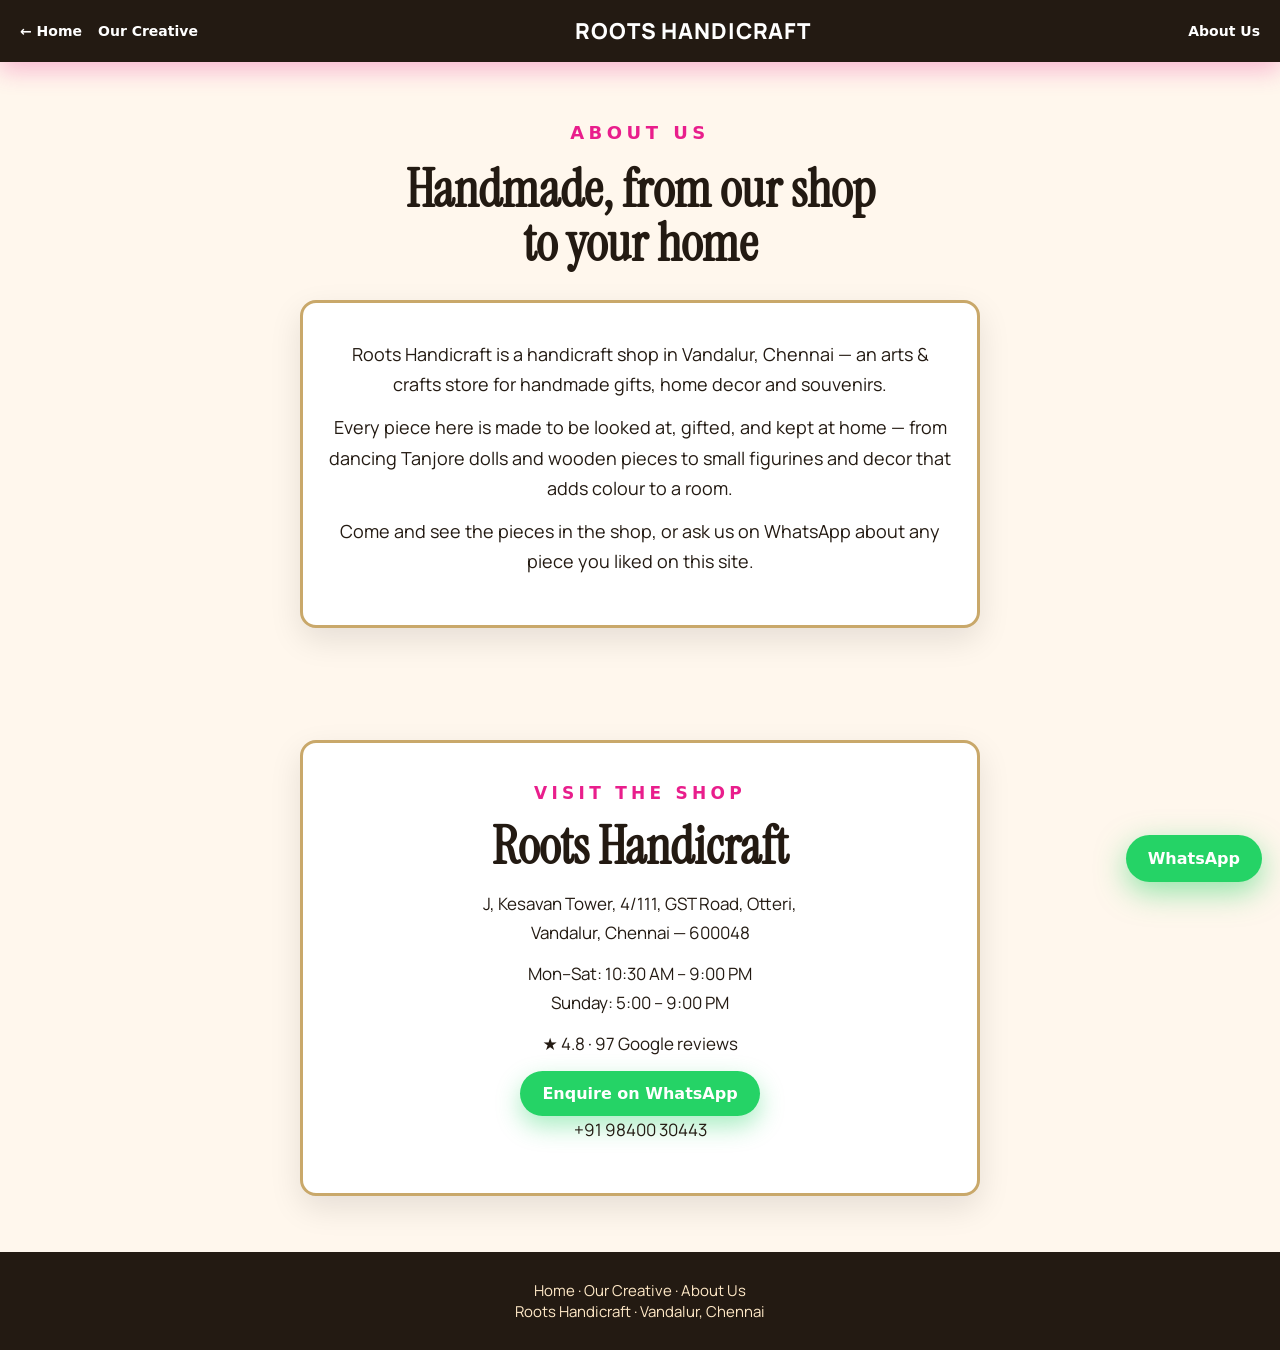
==== about.html @ 3906b10f "Add About Us page, rename Collection to Our Creative, link nav everywhere" ====
<!DOCTYPE html>
<html lang="en">
<head>
<meta charset="UTF-8">
<meta name="viewport" content="width=device-width, initial-scale=1.0">
<title>About Us — Roots Handicraft</title>
<link rel="preconnect" href="https://fonts.googleapis.com">
<link rel="preconnect" href="https://fonts.gstatic.com" crossorigin>
<link href="https://fonts.googleapis.com/css2?family=Instrument+Serif:ital@0;1&family=Manrope:wght@400;600;800&display=swap" rel="stylesheet">
<link rel="stylesheet" href="style.css">
</head>
<body>
  <header class="topbar">
    <span class="topbar-links"><a class="back" href="index.html">← Home</a><a class="back" href="collection.html">Our Creative</a></span>
    <h2>Roots Handicraft</h2>
    <span class="page-label">About Us</span>
  </header>

  <main>
    <section class="section reveal">
      <p class="section-kicker">About Us</p>
      <h2>Handmade, from our shop<br>to your home</h2>
      <div class="frame-box about-box">
        <p>Roots Handicraft is a handicraft shop in Vandalur, Chennai — an arts &amp; crafts store for handmade gifts, home decor and souvenirs.</p>
        <p>Every piece here is made to be looked at, gifted, and kept at home — from dancing Tanjore dolls and wooden pieces to small figurines and decor that adds colour to a room.</p>
        <p>Come and see the pieces in the shop, or ask us on WhatsApp about any piece you liked on this site.</p>
      </div>
    </section>

    <section class="section reveal">
      <div class="frame-box">
        <p class="section-kicker">Visit the shop</p>
        <h2>Roots Handicraft</h2>
        <p>J, Kesavan Tower, 4/111, GST Road, Otteri,<br>Vandalur, Chennai — 600048</p>
        <p>Mon–Sat: 10:30 AM – 9:00 PM<br>Sunday: 5:00 – 9:00 PM</p>
        <p>★ 4.8 · 97 Google reviews</p>
        <a class="wa-btn" href="https://wa.me/919840030443?text=Hi%20Roots%20Handicraft%2C%20I%20want%20to%20enquire." target="_blank" rel="noopener">Enquire on WhatsApp</a>
        <p><a href="tel:+919840030443">+91 98400 30443</a></p>
      </div>
    </section>
  </main>

  <footer class="footer"><a href="index.html">Home</a> · <a href="collection.html">Our Creative</a> · <a href="about.html">About Us</a><br>Roots Handicraft · Vandalur, Chennai</footer>
  <a class="wa-float" href="https://wa.me/919840030443?text=Hi%20Roots%20Handicraft%2C%20I%20want%20to%20enquire." target="_blank" rel="noopener" aria-label="WhatsApp">WhatsApp</a>
  <script src="script.js"></script>
</body>
</html>
---- style.css ----
*{box-sizing:border-box;margin:0;padding:0}
html{scroll-behavior:smooth}
body{font-family:'Manrope',system-ui,sans-serif;background:#fff7ed;color:#231a12;overflow-x:hidden}
a{color:inherit;text-decoration:none}
:root{--orange:#ff6a00;--pink:#e91e8c;--gold:#ffb800;--teal:#0f766e;--dark:#231a12}

/* HERO — energetic */
.home{overflow-x:hidden}
.hero{position:relative;min-height:100vh;overflow:hidden;display:flex;align-items:center;justify-content:center;text-align:center;background:#111}
.bg-video{position:absolute;inset:0;width:100%;height:100%;object-fit:cover;filter:saturate(1.2);opacity:0;transition:opacity 1s ease}.bg-video.loaded{opacity:1}
.bg-shade{position:absolute;inset:0;background:rgba(0,0,0,.45)}
.hero-inner{position:relative;display:flex;flex-direction:column;align-items:center;gap:18px;padding:24px;max-width:900px}
.hero-kicker{color:#ffe08a;font-family:system-ui,sans-serif;font-weight:800;letter-spacing:.28em;font-size:13px;opacity:0;animation:fadein .8s ease .2s forwards}
.shop-name{font-family:'Instrument Serif',Georgia,serif;font-weight:400;font-size:clamp(56px,12vw,124px);line-height:.95;letter-spacing:-.01em}
.shop-name .word{display:inline-block;opacity:0;color:#fff;animation:rise 1.1s cubic-bezier(.2,.8,.2,1) forwards}.shop-name .word.italic{font-style:italic;color:#ffdf6b;animation-delay:.28s}

@keyframes rise{from{opacity:0;transform:translateY(40px) scale(.94)}to{opacity:1;transform:translateY(0) scale(1)}}
.hero-tag{color:#fff;font-size:clamp(18px,3vw,26px);font-style:italic;text-shadow:0 2px 16px rgba(0,0,0,.5);opacity:0;animation:fadein 1s ease .8s forwards}
.hero-btns{display:flex;gap:14px;flex-wrap:wrap;justify-content:center;opacity:0;animation:fadein 1s ease 1s forwards}
.btn{display:inline-block;padding:16px 32px;border-radius:999px;font-family:system-ui,sans-serif;font-weight:800;font-size:17px;letter-spacing:.02em;transition:transform .2s,box-shadow .2s}
.btn:hover{transform:translateY(-3px) scale(1.03)}
.btn.primary{border:2px solid #fff;color:#fff}
.btn.primary:hover{background:#fff;color:#222}
.hero-inner .btn{opacity:0;animation:fadein 1s ease 1.1s forwards}
.hero-line{display:block;width:0;height:3px;background:#ffdf6b;border-radius:99px;animation:growline 1s ease .7s forwards}
@keyframes growline{to{width:64px}}
.hero-small{color:#fff9c4;font-family:system-ui,sans-serif;font-size:15px;letter-spacing:.18em;text-transform:uppercase;opacity:0;animation:fadein 1s ease .8s forwards;text-shadow:0 2px 12px rgba(0,0,0,.6)}
.btn.ghost{border:2px solid #fff;color:#fff}
.btn.dark{background:var(--dark);color:#fff;box-shadow:0 12px 30px rgba(0,0,0,.25)}
@keyframes fadein{to{opacity:1}}
.scroll-cue{color:#fff;font-family:system-ui,sans-serif;font-weight:700;margin-top:8px;animation:bounce 1.8s ease-in-out infinite}
@keyframes bounce{0%,100%{transform:translateY(0)}50%{transform:translateY(10px)}}

/* MARQUEE */
.marquee{background:var(--dark);color:var(--gold);overflow:hidden;padding:14px 0;font-family:system-ui,sans-serif;font-weight:900;letter-spacing:.08em;white-space:nowrap;transform:rotate(-1deg) scale(1.02);margin:-14px 0}
.marquee-track{display:inline-flex;animation:marquee 22s linear infinite}
@keyframes marquee{to{transform:translateX(-50%)}}

/* SECTIONS */
.section{max-width:1150px;margin:0 auto;padding:56px 20px;text-align:center}
.section-kicker{font-family:system-ui,sans-serif;font-weight:900;letter-spacing:.25em;text-transform:uppercase;color:var(--pink);font-size:13px;margin-bottom:10px}
.section h2{font-family:'Instrument Serif',Georgia,serif;font-size:clamp(30px,5vw,52px);font-weight:900;line-height:1.05;margin-bottom:28px}
.section p{line-height:1.7;margin-bottom:14px;font-size:18px}
.chips{display:flex;gap:12px;flex-wrap:wrap;justify-content:center;margin-bottom:32px}
.chips span{background:#fff;border:2px solid #ffd166;padding:10px 18px;border-radius:999px;font-family:system-ui,sans-serif;font-weight:700;box-shadow:0 6px 0 #ffd166}
.chips span:nth-child(2){border-color:#ff9ecb;box-shadow:0 6px 0 #ff9ecb}
.chips span:nth-child(3){border-color:#7dd3c8;box-shadow:0 6px 0 #7dd3c8}
.chips span:nth-child(4){border-color:#ffb800;box-shadow:0 6px 0 #ffb800}
.stats{display:grid;grid-template-columns:repeat(3,1fr);gap:16px}
.stats div{background:#fff;border-radius:20px;padding:24px;box-shadow:0 10px 30px rgba(0,0,0,.08)}
.stats strong{display:block;font-size:36px;color:var(--orange)}
.stats span{font-family:system-ui,sans-serif;font-size:14px;color:#666}
.visit{background:#0f766e;color:#fff;border-radius:24px;max-width:1110px;margin:0 auto 48px;padding:56px 20px}
.visit .section-kicker{color:#ffe08a}
.footer{text-align:center;padding:28px 20px;font-size:15px;color:#666;background:#231a12;color:#ffe9c7}

/* COLLECTION */
.topbar{position:sticky;top:0;z-index:10;background:#231a12;color:#fff;display:flex;align-items:center;justify-content:space-between;gap:12px;padding:16px 20px;box-shadow:0 8px 24px rgba(233,30,140,.3)}
.topbar h2{font-weight:900;font-size:22px;letter-spacing:.04em;text-transform:uppercase}
.back,.page-label{font-family:system-ui,sans-serif;font-size:14px;font-weight:700}
.grid{max-width:1150px;margin:0 auto;padding:28px 20px;display:grid;grid-template-columns:repeat(auto-fill,minmax(240px,1fr));gap:22px}
.preview-grid{padding:0 0 32px}
.card{background:#fff;border-radius:20px;overflow:hidden;box-shadow:0 10px 30px rgba(0,0,0,.12);cursor:pointer;transition:transform .25s,box-shadow .25s}
.card{position:relative}.card:hover{transform:translateY(-10px) scale(1.04);box-shadow:0 24px 44px rgba(0,0,0,.28);z-index:5}
.card img{width:100%;height:270px;object-fit:cover;display:block;transition:transform .45s ease}
.card:hover img{transform:scale(1.20)}
.card figcaption,.card span{display:block;padding:15px;text-align:center;font-size:18px;font-weight:700}
.pop{animation:popin .6s cubic-bezier(.2,.9,.3,1.4) both}
.pop:nth-child(2){animation-delay:.1s}.pop:nth-child(3){animation-delay:.2s}.pop:nth-child(4){animation-delay:.3s}
@keyframes popin{from{opacity:0;transform:translateY(30px) scale(.92)}to{opacity:1;transform:translateY(0) scale(1)}}

/* WHATSAPP */
.wa-float{position:fixed;right:18px;bottom:18px;z-index:40;background:#25d366;color:#fff;font-family:system-ui,sans-serif;font-weight:800;padding:14px 22px;border-radius:999px;box-shadow:0 10px 30px rgba(37,211,102,.5);animation:pulse 2s infinite}
@keyframes pulse{0%{box-shadow:0 0 0 0 rgba(37,211,102,.5)}70%{box-shadow:0 0 0 16px rgba(37,211,102,0)}100%{box-shadow:0 0 0 0 rgba(37,211,102,0)}}

/* POPUP */
.popup{position:fixed;inset:0;z-index:50;overflow-y:auto}
.popup[hidden]{display:none}
.popup-backdrop{position:fixed;inset:0;background:rgba(20,5,15,.8)}
.popup-frame{position:relative;max-width:min(920px,92vw);max-height:92vh;margin:4vh auto;background:#fff;padding:18px;border:10px solid #fff;outline:4px solid var(--pink);box-shadow:0 30px 80px rgba(0,0,0,.5);border-radius:16px;animation:popin .35s ease;overflow-y:auto}
.popup-frame img{width:100%;max-height:68vh;object-fit:contain;background:#111;display:block;border-radius:8px}
.popup-close{position:absolute;top:-18px;right:-18px;width:42px;height:42px;border-radius:50%;border:0;background:var(--pink);color:#fff;font-size:26px;cursor:pointer}
.popup-nav{position:absolute;top:42%;width:46px;height:46px;border-radius:50%;border:0;background:#fff;box-shadow:0 4px 16px rgba(0,0,0,.3);font-size:28px;cursor:pointer}
.popup-nav.prev{left:-8px}.popup-nav.next{right:-8px}
.popup-bar{display:flex;align-items:center;justify-content:space-between;gap:12px;padding:16px 4px 2px;flex-wrap:wrap}
.popup-bar span{font-size:21px;font-weight:800}
.wa-btn{background:#25d366;color:#fff;font-family:system-ui,sans-serif;font-weight:800;padding:13px 22px;border-radius:999px;display:inline-block;box-shadow:0 10px 24px rgba(37,211,102,.4)}
@media(max-width:600px){.popup-nav.prev{left:4px}.popup-nav.next{right:4px}.card img{height:220px}.section{padding:44px 16px}.stats{grid-template-columns:1fr}.marquee{font-size:14px}}

/* CREATIVE SCROLL + POP */
.reveal{opacity:0;transform:translateY(36px) scale(.96);transition:opacity .7s ease,transform .7s cubic-bezier(.2,.9,.3,1.3)}
.reveal.visible{opacity:1;transform:translateY(0) scale(1)}
.card.reveal{transition:opacity .6s ease,transform .6s cubic-bezier(.2,.9,.3,1.3),box-shadow .25s}
.card.reveal:nth-child(2){transition-delay:.08s}.card.reveal:nth-child(3){transition-delay:.16s}.card.reveal:nth-child(4){transition-delay:.24s}.card.reveal:nth-child(5){transition-delay:.1s}.card.reveal:nth-child(6){transition-delay:.18s}.card.reveal:nth-child(7){transition-delay:.26s}.card.reveal:nth-child(8){transition-delay:.12s}.card.reveal:nth-child(9){transition-delay:.2s}.card.reveal:nth-child(10){transition-delay:.28s}
.swipe-hint{font-family:system-ui,sans-serif;font-weight:800;color:var(--pink);letter-spacing:.1em}
.hstrip{display:flex;gap:18px;overflow-x:auto;scroll-snap-type:x mandatory;padding:10px 4px 22px;-webkit-overflow-scrolling:touch}
.hstrip::-webkit-scrollbar{height:10px}.hstrip::-webkit-scrollbar-thumb{background:#e91e8c;border-radius:999px}
.hcard{flex:0 0 240px;scroll-snap-align:start;background:#fff;border-radius:20px;overflow:hidden;box-shadow:0 10px 30px rgba(0,0,0,.12);transition:transform .25s}
.hcard:hover{transform:translateY(-10px) scale(1.06);box-shadow:0 24px 44px rgba(0,0,0,.28);z-index:5}
.hcard img{width:100%;height:200px;object-fit:cover;display:block;transition:transform .45s ease}.hcard:hover img{transform:scale(1.20)}
.hcard span{display:block;padding:13px;text-align:center;font-weight:700}

/* MOBILE FRIENDLY */
html,body{overflow-x:hidden}
img,video{max-width:100%}
a,button{-webkit-tap-highlight-color:transparent}
.hero{min-height:100svh;min-height:100dvh}
@media(max-width:640px){
  .hero{min-height:100svh;padding:16px}
  .hero-inner{padding:12px;gap:14px}
  .shop-name{font-size:clamp(38px,13vw,52px);line-height:1;letter-spacing:.01em}
  .shop-name span{word-break:keep-all}
  .hero-small{font-size:12px;letter-spacing:.12em;line-height:1.5}
  .btn{padding:14px 28px;font-size:16px}
  .scroll-cue{font-size:22px}
  .section{padding:40px 14px}
  .section h2{font-size:28px}
  .section p{font-size:16px}
  .grid{grid-template-columns:repeat(2,1fr);gap:12px;padding:16px 12px}
  .card{border-radius:14px}
  .card img{height:160px}
  .card figcaption,.card span{padding:10px 6px;font-size:14px}
  .hstrip{gap:12px;padding:8px 2px 18px}
  .hcard{flex:0 0 200px;border-radius:14px}
  .hcard img{height:150px}
  .hcard span{font-size:14px;padding:10px 6px}
  .chips span{font-size:14px;padding:8px 14px}
  .stats{grid-template-columns:repeat(3,1fr);gap:8px}
  .stats div{padding:14px 6px;border-radius:14px}
  .stats strong{font-size:24px}
  .stats span{font-size:12px}
  .visit{margin:0 12px 36px;padding:40px 16px;border-radius:20px}
  .topbar{flex-wrap:wrap;padding:12px 14px;gap:8px}
  .topbar h2{font-size:17px}
  .back,.page-label{font-size:13px}
  .popup-frame{max-width:94vw;margin:3vh auto;padding:10px;border-width:6px;outline-width:3px;border-radius:12px}
  .popup-frame img{max-height:58vh}
  .popup-close{top:6px;right:6px;width:36px;height:36px;font-size:24px}
  .popup-nav{width:38px;height:38px;font-size:24px}
  .popup-bar span{font-size:17px}
  .wa-btn{padding:11px 16px;font-size:14px}
  .wa-float{right:12px;bottom:12px;padding:11px 16px;font-size:14px}
  .footer{padding:24px 14px;font-size:13px}
}
@media(max-width:360px){
  .shop-name{font-size:36px}
  .grid{grid-template-columns:1fr 1fr}
  .card img{height:140px}
  .topbar h2{font-size:15px}
}

/* CREATIVE COLLECTION — BENTO (Instagram / tutorial trend: mixed-size tiles, overlay labels) */
.bento{display:grid;grid-template-columns:repeat(3,1fr);grid-auto-rows:175px;gap:14px;text-align:left}
.bento-card{position:relative;border-radius:20px;overflow:hidden;box-shadow:0 10px 30px rgba(0,0,0,.12);transition:transform .35s ease,box-shadow .35s ease}
.bento-card:hover{transform:translateY(-6px) scale(1.02);box-shadow:0 24px 44px rgba(0,0,0,.28);z-index:5}
.bento-card img{width:100%;height:100%;object-fit:cover;display:block;transition:transform .5s ease}
.bento-card:hover img{transform:scale(1.15)}
.bento-card.large{grid-column:span 2;grid-row:span 2}
.bento-card.wide{grid-column:span 2}
.bento-card.text-tile{background:#ffdf6b;color:#231a12;display:flex;flex-direction:column;justify-content:center;gap:8px;padding:22px}
.bento-card.text-tile b{font-family:'Instrument Serif',Georgia,serif;font-size:28px;line-height:1.05;font-weight:400}
.bento-card.text-tile span{font-size:14px;line-height:1.5}
.bento-card.text-tile i{font-size:28px;font-style:normal}
.bento-label{position:absolute;left:0;right:0;bottom:0;padding:28px 16px 14px;background:rgba(0,0,0,.55);color:#fff;display:flex;flex-direction:column;gap:2px;transform:translateY(8px);transition:transform .35s ease}
.bento-card:hover .bento-label{transform:translateY(0)}
.bento-label b{font-size:18px}
.bento-label i{font-size:13px;opacity:.85;font-style:normal}
.section h2 em{font-style:italic;color:#0f766e}
@media(max-width:640px){
  .bento{grid-template-columns:repeat(2,1fr);grid-auto-rows:150px;gap:10px}
  .bento-card.large{grid-column:span 2;grid-row:span 1}
  .bento-card.wide{grid-column:span 2}
  .bento-card.text-tile{grid-column:span 2;padding:18px}
  .bento-card.text-tile b{font-size:24px}
  .shop-name{font-size:clamp(48px,15vw,64px)}
}

/* SIMPLE STRUCTURED FRAMES — below the hero */
.frame-grid{grid-template-columns:repeat(3,1fr)}
.fcard{background:#fff;padding:12px;border:3px solid #c9a86a;border-radius:10px;box-shadow:0 8px 24px rgba(0,0,0,.10);transition:transform .3s ease,box-shadow .3s ease;overflow:hidden}
.fcard:hover{transform:translateY(-5px);box-shadow:0 18px 36px rgba(0,0,0,.20)}
.fcard img{width:100%;height:240px;object-fit:cover;display:block;border-radius:4px;transition:transform .45s ease}
.fcard:hover img{transform:scale(1.12)}
.fcard span{display:block;padding:14px 4px 4px;text-align:center;font-weight:700;font-size:17px}
.frame-note{text-align:center;font-size:15px;color:#666;margin-top:8px}
.frame-box{background:#fff;border:3px solid #c9a86a;border-radius:16px;box-shadow:0 12px 32px rgba(0,0,0,.10);max-width:680px;margin:0 auto;padding:36px 24px;text-align:center}
.frame-box h2{margin-bottom:16px}
.frame-box p{line-height:1.7;margin-bottom:12px;font-size:17px}
@media(max-width:640px){
  .frame-grid{grid-template-columns:repeat(2,1fr)}
  .fcard{padding:8px}
  .fcard img{height:160px}
  .fcard span{padding:10px 4px 2px;font-size:14px}
  .frame-box{padding:28px 16px}
}

/* SITE NAV + ABOUT */
.site-nav{position:absolute;top:0;left:0;right:0;z-index:5;display:flex;justify-content:center;gap:28px;padding:20px;font-family:'Manrope',system-ui,sans-serif;font-weight:800;font-size:15px}
.site-nav a{color:#fff;text-shadow:0 2px 12px rgba(0,0,0,.6)}
.site-nav a:hover{color:#ffdf6b}
.topbar-links{display:flex;gap:16px;align-items:center}
.about-box p{font-size:18px}
.footer a:hover{color:#ffdf6b}
@media(max-width:640px){
  .site-nav{gap:18px;padding:14px;font-size:13px}
  .topbar-links{gap:10px}
}
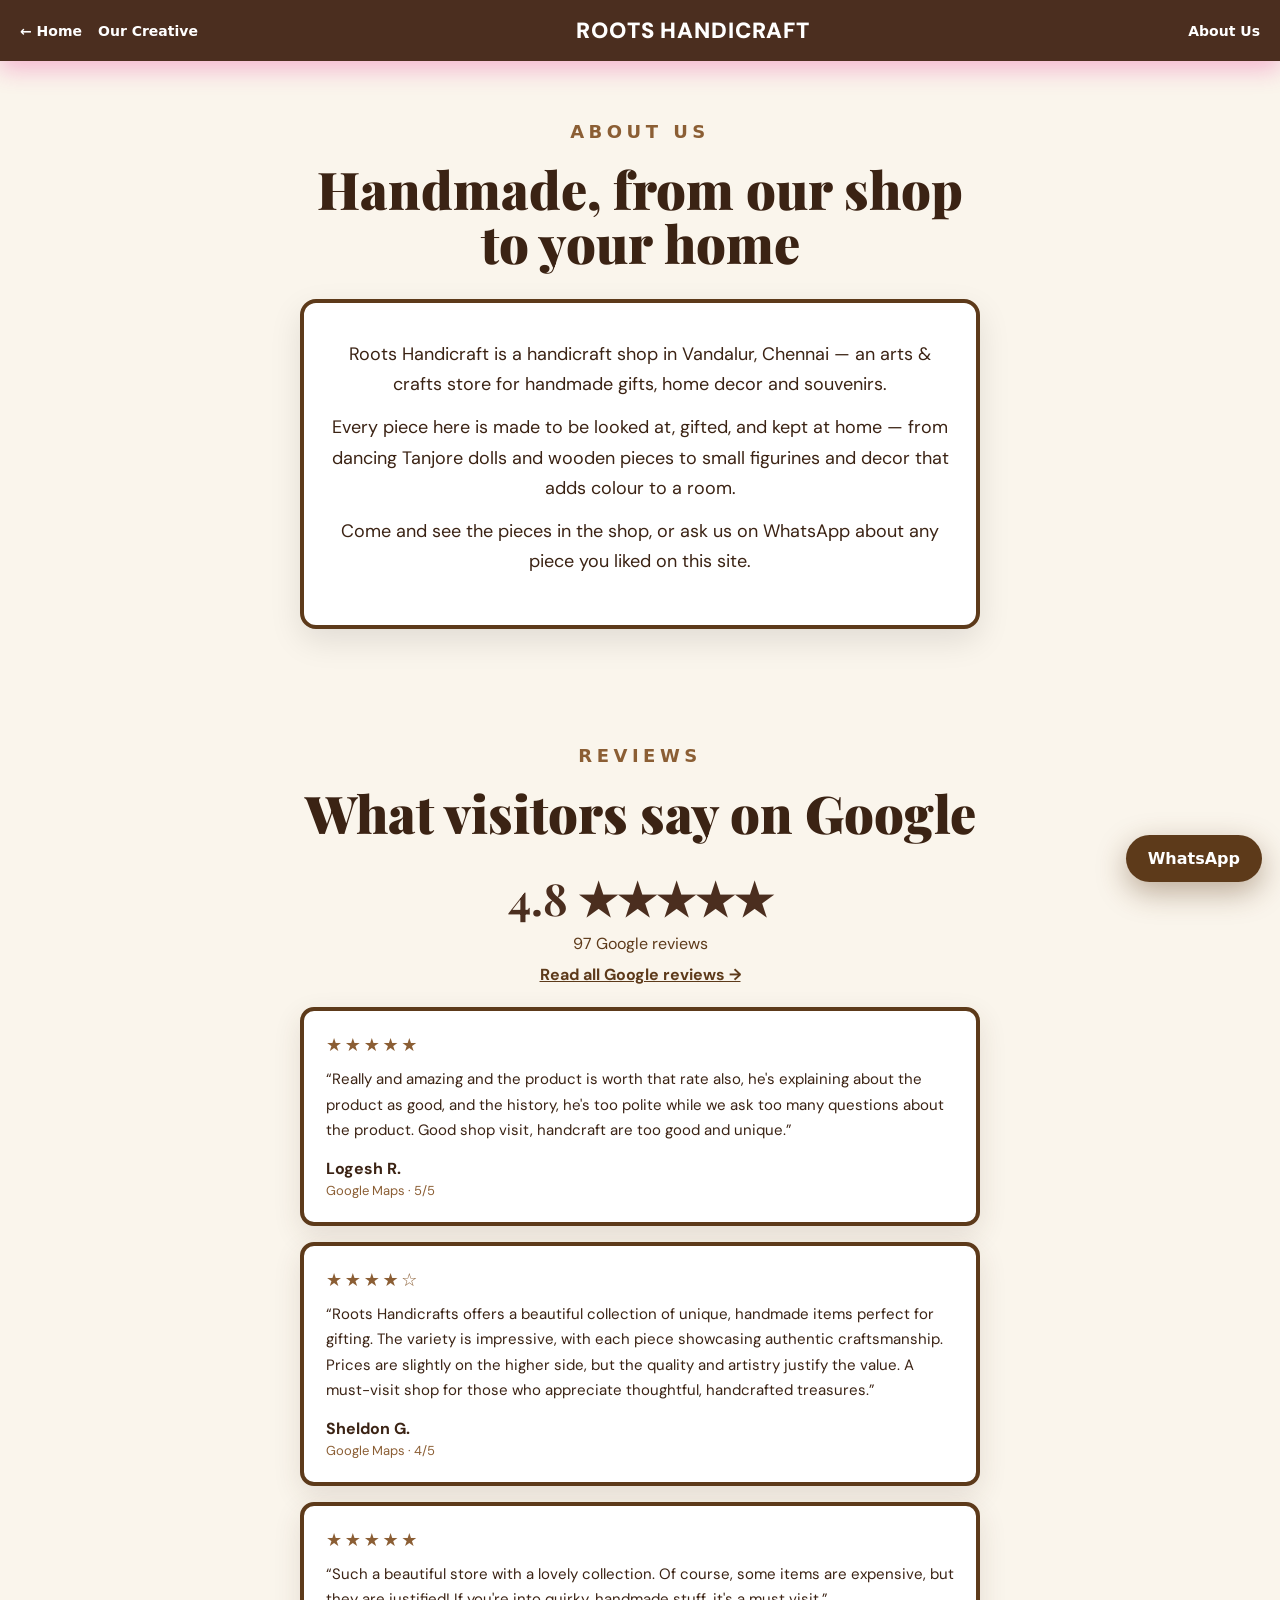
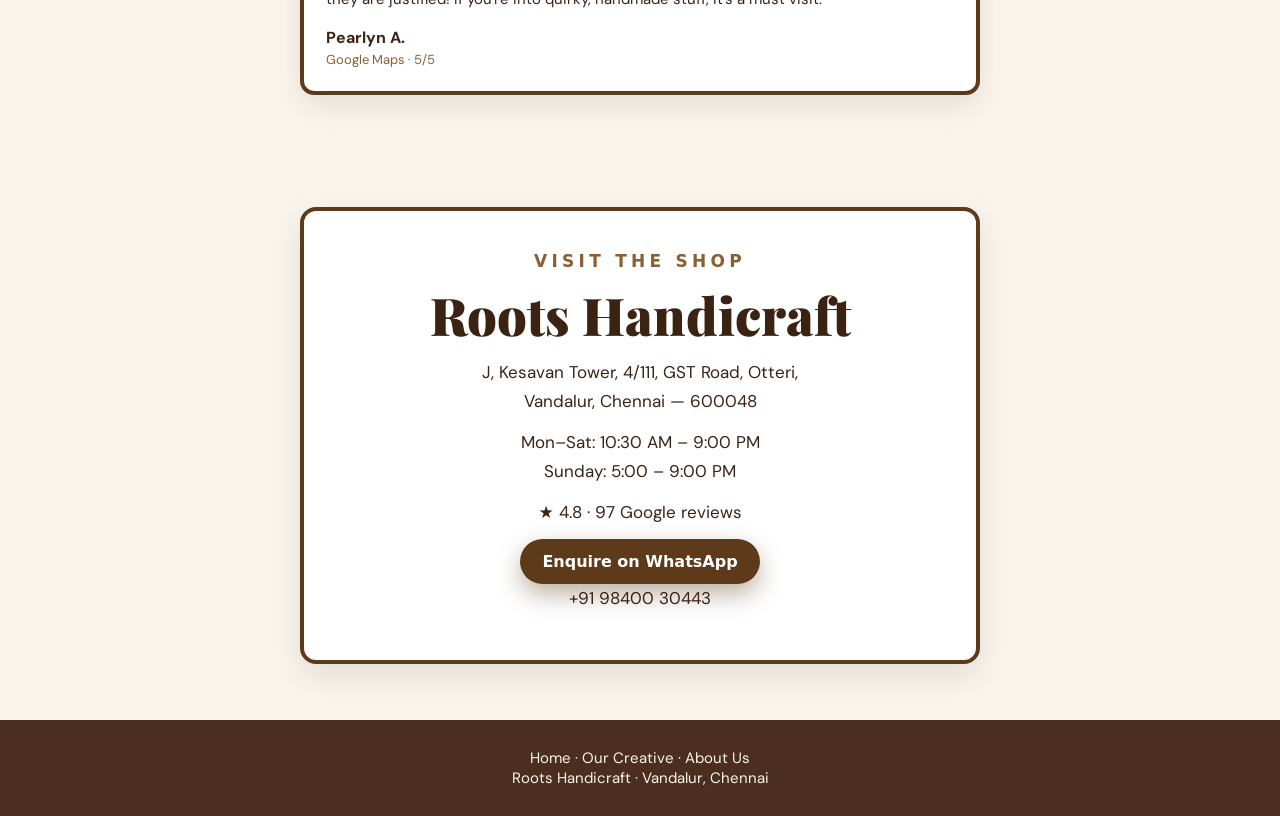
==== commit 345e103e: "Brown white palette, Playfair font, Google reviews in one column" ====
--- a/about.html
+++ b/about.html
@@ -6,7 +6,7 @@
 <title>About Us — Roots Handicraft</title>
 <link rel="preconnect" href="https://fonts.googleapis.com">
 <link rel="preconnect" href="https://fonts.gstatic.com" crossorigin>
-<link href="https://fonts.googleapis.com/css2?family=Instrument+Serif:ital@0;1&family=Manrope:wght@400;600;800&display=swap" rel="stylesheet">
+<link href="https://fonts.googleapis.com/css2?family=Playfair+Display:ital,wght@0,700;0,900;1,700&family=DM+Sans:wght@400;500;700&display=swap" rel="stylesheet">
 <link rel="stylesheet" href="style.css">
 </head>
 <body>
@@ -24,6 +24,33 @@
         <p>Roots Handicraft is a handicraft shop in Vandalur, Chennai — an arts &amp; crafts store for handmade gifts, home decor and souvenirs.</p>
         <p>Every piece here is made to be looked at, gifted, and kept at home — from dancing Tanjore dolls and wooden pieces to small figurines and decor that adds colour to a room.</p>
         <p>Come and see the pieces in the shop, or ask us on WhatsApp about any piece you liked on this site.</p>
+      </div>
+    </section>
+
+    <section class="section reveal" id="reviews">
+      <p class="section-kicker">Reviews</p>
+      <h2>What visitors say on Google</h2>
+      <div class="review-big">
+        <strong>4.8 ★★★★★</strong>
+        <span>97 Google reviews</span>
+        <a href="https://share.google/rvWUpqzpGRlEYZK9E" target="_blank" rel="noopener">Read all Google reviews →</a>
+      </div>
+      <div class="review-grid">
+        <article class="review-card">
+          <div class="review-stars">★★★★★</div>
+          <p>“Really and amazing and the product is worth that rate also, he's explaining about the product as good, and the history, he's too polite while we ask too many questions about the product. Good shop visit, handcraft are too good and unique.”</p>
+          <b>Logesh R.</b><span>Google Maps · 5/5</span>
+        </article>
+        <article class="review-card">
+          <div class="review-stars">★★★★☆</div>
+          <p>“Roots Handicrafts offers a beautiful collection of unique, handmade items perfect for gifting. The variety is impressive, with each piece showcasing authentic craftsmanship. Prices are slightly on the higher side, but the quality and artistry justify the value. A must-visit shop for those who appreciate thoughtful, handcrafted treasures.”</p>
+          <b>Sheldon G.</b><span>Google Maps · 4/5</span>
+        </article>
+        <article class="review-card">
+          <div class="review-stars">★★★★★</div>
+          <p>“Such a beautiful store with a lovely collection. Of course, some items are expensive, but they are justified! If you're into quirky, handmade stuff, it's a must visit.”</p>
+          <b>Pearlyn A.</b><span>Google Maps · 5/5</span>
+        </article>
       </div>
     </section>
 
--- a/style.css
+++ b/style.css
@@ -1,8 +1,8 @@
 *{box-sizing:border-box;margin:0;padding:0}
 html{scroll-behavior:smooth}
-body{font-family:'Manrope',system-ui,sans-serif;background:#fff7ed;color:#231a12;overflow-x:hidden}
+body{font-family:'DM Sans',system-ui,sans-serif;background:#faf5ec;color:#3b2314;overflow-x:hidden}
 a{color:inherit;text-decoration:none}
-:root{--orange:#ff6a00;--pink:#e91e8c;--gold:#ffb800;--teal:#0f766e;--dark:#231a12}
+:root{--orange:#8b5e34;--pink:#8b5e34;--gold:#c9a86a;--teal:#5d3a1a;--dark:#4b2e1f}
 
 /* HERO — energetic */
 .home{overflow-x:hidden}
@@ -11,8 +11,8 @@
 .bg-shade{position:absolute;inset:0;background:rgba(0,0,0,.45)}
 .hero-inner{position:relative;display:flex;flex-direction:column;align-items:center;gap:18px;padding:24px;max-width:900px}
 .hero-kicker{color:#ffe08a;font-family:system-ui,sans-serif;font-weight:800;letter-spacing:.28em;font-size:13px;opacity:0;animation:fadein .8s ease .2s forwards}
-.shop-name{font-family:'Instrument Serif',Georgia,serif;font-weight:400;font-size:clamp(56px,12vw,124px);line-height:.95;letter-spacing:-.01em}
-.shop-name .word{display:inline-block;opacity:0;color:#fff;animation:rise 1.1s cubic-bezier(.2,.8,.2,1) forwards}.shop-name .word.italic{font-style:italic;color:#ffdf6b;animation-delay:.28s}
+.shop-name{font-family:'Playfair Display',Georgia,serif;font-weight:400;font-size:clamp(56px,12vw,124px);line-height:.95;letter-spacing:-.01em}
+.shop-name .word{display:inline-block;opacity:0;color:#fff;animation:rise 1.1s cubic-bezier(.2,.8,.2,1) forwards}.shop-name .word.italic{font-style:italic;color:#e8c98a;animation-delay:.28s}
 
 @keyframes rise{from{opacity:0;transform:translateY(40px) scale(.94)}to{opacity:1;transform:translateY(0) scale(1)}}
 .hero-tag{color:#fff;font-size:clamp(18px,3vw,26px);font-style:italic;text-shadow:0 2px 16px rgba(0,0,0,.5);opacity:0;animation:fadein 1s ease .8s forwards}
@@ -22,9 +22,9 @@
 .btn.primary{border:2px solid #fff;color:#fff}
 .btn.primary:hover{background:#fff;color:#222}
 .hero-inner .btn{opacity:0;animation:fadein 1s ease 1.1s forwards}
-.hero-line{display:block;width:0;height:3px;background:#ffdf6b;border-radius:99px;animation:growline 1s ease .7s forwards}
+.hero-line{display:block;width:0;height:3px;background:#e8c98a;border-radius:99px;animation:growline 1s ease .7s forwards}
 @keyframes growline{to{width:64px}}
-.hero-small{color:#fff9c4;font-family:system-ui,sans-serif;font-size:15px;letter-spacing:.18em;text-transform:uppercase;opacity:0;animation:fadein 1s ease .8s forwards;text-shadow:0 2px 12px rgba(0,0,0,.6)}
+.hero-small{color:#f5e6c8;font-family:system-ui,sans-serif;font-size:15px;letter-spacing:.18em;text-transform:uppercase;opacity:0;animation:fadein 1s ease .8s forwards;text-shadow:0 2px 12px rgba(0,0,0,.6)}
 .btn.ghost{border:2px solid #fff;color:#fff}
 .btn.dark{background:var(--dark);color:#fff;box-shadow:0 12px 30px rgba(0,0,0,.25)}
 @keyframes fadein{to{opacity:1}}
@@ -38,24 +38,24 @@
 
 /* SECTIONS */
 .section{max-width:1150px;margin:0 auto;padding:56px 20px;text-align:center}
-.section-kicker{font-family:system-ui,sans-serif;font-weight:900;letter-spacing:.25em;text-transform:uppercase;color:var(--pink);font-size:13px;margin-bottom:10px}
-.section h2{font-family:'Instrument Serif',Georgia,serif;font-size:clamp(30px,5vw,52px);font-weight:900;line-height:1.05;margin-bottom:28px}
+.section-kicker{font-family:system-ui,sans-serif;font-weight:900;letter-spacing:.25em;text-transform:uppercase;color:#8b5e34;font-size:13px;margin-bottom:10px}
+.section h2{font-family:'Playfair Display',Georgia,serif;font-size:clamp(30px,5vw,52px);font-weight:900;line-height:1.05;margin-bottom:28px}
 .section p{line-height:1.7;margin-bottom:14px;font-size:18px}
 .chips{display:flex;gap:12px;flex-wrap:wrap;justify-content:center;margin-bottom:32px}
 .chips span{background:#fff;border:2px solid #ffd166;padding:10px 18px;border-radius:999px;font-family:system-ui,sans-serif;font-weight:700;box-shadow:0 6px 0 #ffd166}
 .chips span:nth-child(2){border-color:#ff9ecb;box-shadow:0 6px 0 #ff9ecb}
 .chips span:nth-child(3){border-color:#7dd3c8;box-shadow:0 6px 0 #7dd3c8}
-.chips span:nth-child(4){border-color:#ffb800;box-shadow:0 6px 0 #ffb800}
+.chips span:nth-child(4){border-color:#c9a86a;box-shadow:0 6px 0 #c9a86a}
 .stats{display:grid;grid-template-columns:repeat(3,1fr);gap:16px}
 .stats div{background:#fff;border-radius:20px;padding:24px;box-shadow:0 10px 30px rgba(0,0,0,.08)}
 .stats strong{display:block;font-size:36px;color:var(--orange)}
 .stats span{font-family:system-ui,sans-serif;font-size:14px;color:#666}
-.visit{background:#0f766e;color:#fff;border-radius:24px;max-width:1110px;margin:0 auto 48px;padding:56px 20px}
+.visit{background:#4b2e1f;color:#fff;border-radius:24px;max-width:1110px;margin:0 auto 48px;padding:56px 20px}
 .visit .section-kicker{color:#ffe08a}
-.footer{text-align:center;padding:28px 20px;font-size:15px;color:#666;background:#231a12;color:#ffe9c7}
+.footer{text-align:center;padding:28px 20px;font-size:15px;color:#666;background:#4b2e1f;color:#faf5ec}
 
 /* COLLECTION */
-.topbar{position:sticky;top:0;z-index:10;background:#231a12;color:#fff;display:flex;align-items:center;justify-content:space-between;gap:12px;padding:16px 20px;box-shadow:0 8px 24px rgba(233,30,140,.3)}
+.topbar{position:sticky;top:0;z-index:10;background:#4b2e1f;color:#fff;display:flex;align-items:center;justify-content:space-between;gap:12px;padding:16px 20px;box-shadow:0 8px 24px rgba(233,30,140,.3)}
 .topbar h2{font-weight:900;font-size:22px;letter-spacing:.04em;text-transform:uppercase}
 .back,.page-label{font-family:system-ui,sans-serif;font-size:14px;font-weight:700}
 .grid{max-width:1150px;margin:0 auto;padding:28px 20px;display:grid;grid-template-columns:repeat(auto-fill,minmax(240px,1fr));gap:22px}
@@ -70,21 +70,21 @@
 @keyframes popin{from{opacity:0;transform:translateY(30px) scale(.92)}to{opacity:1;transform:translateY(0) scale(1)}}
 
 /* WHATSAPP */
-.wa-float{position:fixed;right:18px;bottom:18px;z-index:40;background:#25d366;color:#fff;font-family:system-ui,sans-serif;font-weight:800;padding:14px 22px;border-radius:999px;box-shadow:0 10px 30px rgba(37,211,102,.5);animation:pulse 2s infinite}
-@keyframes pulse{0%{box-shadow:0 0 0 0 rgba(37,211,102,.5)}70%{box-shadow:0 0 0 16px rgba(37,211,102,0)}100%{box-shadow:0 0 0 0 rgba(37,211,102,0)}}
+.wa-float{position:fixed;right:18px;bottom:18px;z-index:40;background:#5d3a1a;color:#fff;font-family:system-ui,sans-serif;font-weight:800;padding:14px 22px;border-radius:999px;box-shadow:0 10px 30px rgba(93,58,26,.4);animation:pulse 2s infinite}
+@keyframes pulse{0%{box-shadow:0 0 0 0 rgba(93,58,26,.4)}70%{box-shadow:0 0 0 16px rgba(93,58,26,0)}100%{box-shadow:0 0 0 0 rgba(93,58,26,0)}}
 
 /* POPUP */
 .popup{position:fixed;inset:0;z-index:50;overflow-y:auto}
 .popup[hidden]{display:none}
 .popup-backdrop{position:fixed;inset:0;background:rgba(20,5,15,.8)}
-.popup-frame{position:relative;max-width:min(920px,92vw);max-height:92vh;margin:4vh auto;background:#fff;padding:18px;border:10px solid #fff;outline:4px solid var(--pink);box-shadow:0 30px 80px rgba(0,0,0,.5);border-radius:16px;animation:popin .35s ease;overflow-y:auto}
+.popup-frame{position:relative;max-width:min(920px,92vw);max-height:92vh;margin:4vh auto;background:#fff;padding:18px;border:10px solid #fff;outline:4px solid #5d3a1a;box-shadow:0 30px 80px rgba(0,0,0,.5);border-radius:16px;animation:popin .35s ease;overflow-y:auto}
 .popup-frame img{width:100%;max-height:68vh;object-fit:contain;background:#111;display:block;border-radius:8px}
 .popup-close{position:absolute;top:-18px;right:-18px;width:42px;height:42px;border-radius:50%;border:0;background:var(--pink);color:#fff;font-size:26px;cursor:pointer}
 .popup-nav{position:absolute;top:42%;width:46px;height:46px;border-radius:50%;border:0;background:#fff;box-shadow:0 4px 16px rgba(0,0,0,.3);font-size:28px;cursor:pointer}
 .popup-nav.prev{left:-8px}.popup-nav.next{right:-8px}
 .popup-bar{display:flex;align-items:center;justify-content:space-between;gap:12px;padding:16px 4px 2px;flex-wrap:wrap}
 .popup-bar span{font-size:21px;font-weight:800}
-.wa-btn{background:#25d366;color:#fff;font-family:system-ui,sans-serif;font-weight:800;padding:13px 22px;border-radius:999px;display:inline-block;box-shadow:0 10px 24px rgba(37,211,102,.4)}
+.wa-btn{background:#5d3a1a;color:#fff;font-family:system-ui,sans-serif;font-weight:800;padding:13px 22px;border-radius:999px;display:inline-block;box-shadow:0 10px 24px rgba(93,58,26,.4)}
 @media(max-width:600px){.popup-nav.prev{left:4px}.popup-nav.next{right:4px}.card img{height:220px}.section{padding:44px 16px}.stats{grid-template-columns:1fr}.marquee{font-size:14px}}
 
 /* CREATIVE SCROLL + POP */
@@ -92,9 +92,9 @@
 .reveal.visible{opacity:1;transform:translateY(0) scale(1)}
 .card.reveal{transition:opacity .6s ease,transform .6s cubic-bezier(.2,.9,.3,1.3),box-shadow .25s}
 .card.reveal:nth-child(2){transition-delay:.08s}.card.reveal:nth-child(3){transition-delay:.16s}.card.reveal:nth-child(4){transition-delay:.24s}.card.reveal:nth-child(5){transition-delay:.1s}.card.reveal:nth-child(6){transition-delay:.18s}.card.reveal:nth-child(7){transition-delay:.26s}.card.reveal:nth-child(8){transition-delay:.12s}.card.reveal:nth-child(9){transition-delay:.2s}.card.reveal:nth-child(10){transition-delay:.28s}
-.swipe-hint{font-family:system-ui,sans-serif;font-weight:800;color:var(--pink);letter-spacing:.1em}
+.swipe-hint{font-family:system-ui,sans-serif;font-weight:800;color:#8b5e34;letter-spacing:.1em}
 .hstrip{display:flex;gap:18px;overflow-x:auto;scroll-snap-type:x mandatory;padding:10px 4px 22px;-webkit-overflow-scrolling:touch}
-.hstrip::-webkit-scrollbar{height:10px}.hstrip::-webkit-scrollbar-thumb{background:#e91e8c;border-radius:999px}
+.hstrip::-webkit-scrollbar{height:10px}.hstrip::-webkit-scrollbar-thumb{background:#5d3a1a;border-radius:999px}
 .hcard{flex:0 0 240px;scroll-snap-align:start;background:#fff;border-radius:20px;overflow:hidden;box-shadow:0 10px 30px rgba(0,0,0,.12);transition:transform .25s}
 .hcard:hover{transform:translateY(-10px) scale(1.06);box-shadow:0 24px 44px rgba(0,0,0,.28);z-index:5}
 .hcard img{width:100%;height:200px;object-fit:cover;display:block;transition:transform .45s ease}.hcard:hover img{transform:scale(1.20)}
@@ -157,15 +157,15 @@
 .bento-card:hover img{transform:scale(1.15)}
 .bento-card.large{grid-column:span 2;grid-row:span 2}
 .bento-card.wide{grid-column:span 2}
-.bento-card.text-tile{background:#ffdf6b;color:#231a12;display:flex;flex-direction:column;justify-content:center;gap:8px;padding:22px}
-.bento-card.text-tile b{font-family:'Instrument Serif',Georgia,serif;font-size:28px;line-height:1.05;font-weight:400}
+.bento-card.text-tile{background:#e8c98a;color:#231a12;display:flex;flex-direction:column;justify-content:center;gap:8px;padding:22px}
+.bento-card.text-tile b{font-family:'Playfair Display',Georgia,serif;font-size:28px;line-height:1.05;font-weight:400}
 .bento-card.text-tile span{font-size:14px;line-height:1.5}
 .bento-card.text-tile i{font-size:28px;font-style:normal}
 .bento-label{position:absolute;left:0;right:0;bottom:0;padding:28px 16px 14px;background:rgba(0,0,0,.55);color:#fff;display:flex;flex-direction:column;gap:2px;transform:translateY(8px);transition:transform .35s ease}
 .bento-card:hover .bento-label{transform:translateY(0)}
 .bento-label b{font-size:18px}
 .bento-label i{font-size:13px;opacity:.85;font-style:normal}
-.section h2 em{font-style:italic;color:#0f766e}
+.section h2 em{font-style:italic;color:#5d3a1a}
 @media(max-width:640px){
   .bento{grid-template-columns:repeat(2,1fr);grid-auto-rows:150px;gap:10px}
   .bento-card.large{grid-column:span 2;grid-row:span 1}
@@ -177,13 +177,13 @@
 
 /* SIMPLE STRUCTURED FRAMES — below the hero */
 .frame-grid{grid-template-columns:repeat(3,1fr)}
-.fcard{background:#fff;padding:12px;border:3px solid #c9a86a;border-radius:10px;box-shadow:0 8px 24px rgba(0,0,0,.10);transition:transform .3s ease,box-shadow .3s ease;overflow:hidden}
+.fcard{background:#fff;padding:12px;border:4px solid #5d3a1a;border-radius:10px;box-shadow:0 8px 24px rgba(0,0,0,.10);transition:transform .3s ease,box-shadow .3s ease;overflow:hidden}
 .fcard:hover{transform:translateY(-5px);box-shadow:0 18px 36px rgba(0,0,0,.20)}
 .fcard img{width:100%;height:240px;object-fit:cover;display:block;border-radius:4px;transition:transform .45s ease}
 .fcard:hover img{transform:scale(1.12)}
 .fcard span{display:block;padding:14px 4px 4px;text-align:center;font-weight:700;font-size:17px}
 .frame-note{text-align:center;font-size:15px;color:#666;margin-top:8px}
-.frame-box{background:#fff;border:3px solid #c9a86a;border-radius:16px;box-shadow:0 12px 32px rgba(0,0,0,.10);max-width:680px;margin:0 auto;padding:36px 24px;text-align:center}
+.frame-box{background:#fff;border:4px solid #5d3a1a;border-radius:16px;box-shadow:0 12px 32px rgba(0,0,0,.10);max-width:680px;margin:0 auto;padding:36px 24px;text-align:center}
 .frame-box h2{margin-bottom:16px}
 .frame-box p{line-height:1.7;margin-bottom:12px;font-size:17px}
 @media(max-width:640px){
@@ -195,13 +195,41 @@
 }
 
 /* SITE NAV + ABOUT */
-.site-nav{position:absolute;top:0;left:0;right:0;z-index:5;display:flex;justify-content:center;gap:28px;padding:20px;font-family:'Manrope',system-ui,sans-serif;font-weight:800;font-size:15px}
+.site-nav{position:absolute;top:0;left:0;right:0;z-index:5;display:flex;justify-content:center;gap:28px;padding:20px;font-family:'DM Sans',system-ui,sans-serif;font-weight:800;font-size:15px}
 .site-nav a{color:#fff;text-shadow:0 2px 12px rgba(0,0,0,.6)}
-.site-nav a:hover{color:#ffdf6b}
+.site-nav a:hover{color:#e8c98a}
 .topbar-links{display:flex;gap:16px;align-items:center}
 .about-box p{font-size:18px}
-.footer a:hover{color:#ffdf6b}
+.footer a:hover{color:#e8c98a}
 @media(max-width:640px){
   .site-nav{gap:18px;padding:14px;font-size:13px}
   .topbar-links{gap:10px}
 }
+
+/* BACKGROUND VIDEO BY DEVICE: PC = full landscape video, phone = vertical mobile video */
+.bg-video{object-fit:cover}
+@media(max-width:640px){
+  .bg-video{object-fit:cover}
+}
+
+/* BROWN + WHITE — engaging sections, no empty gaps */
+.section-intro{max-width:680px;margin:0 auto 28px;line-height:1.8;font-size:17px;color:#5d3a1a}
+.brown-band{background:#4b2e1f;color:#faf5ec;text-align:center;padding:56px 20px;margin:0}
+.brown-band h2{font-family:'Playfair Display',Georgia,serif;font-size:clamp(28px,4.5vw,44px);margin-bottom:14px}
+.brown-band p{line-height:1.8;font-size:17px;color:#e8dcc3}
+.fcard span b{display:block;font-size:17px}
+.fcard span i{display:block;font-size:13px;font-style:normal;color:#8b5e34;margin-top:4px;line-height:1.4}
+.review-big{text-align:center;margin-bottom:22px}
+.review-big strong{display:block;font-family:'Playfair Display',Georgia,serif;font-size:44px;color:#4b2e1f}
+.review-big span{display:block;font-size:16px;color:#5d3a1a;margin:6px 0 10px}
+.review-big a{font-weight:700;color:#5d3a1a;text-decoration:underline}
+.review-grid{display:grid;grid-template-columns:1fr;gap:16px;max-width:680px;margin:0 auto;text-align:left}
+.review-card{background:#fff;border:4px solid #5d3a1a;border-radius:14px;padding:22px;box-shadow:0 10px 28px rgba(75,46,31,.12)}
+.review-card p{line-height:1.7;font-size:15px;margin:10px 0 14px}
+.review-card b{display:block}
+.review-card span{font-size:13px;color:#8b5e34}
+.review-stars{color:#8b5e34;letter-spacing:.15em;font-size:18px}
+@media(max-width:640px){
+  .review-grid{grid-template-columns:1fr}
+  .brown-band{padding:40px 16px}
+}
